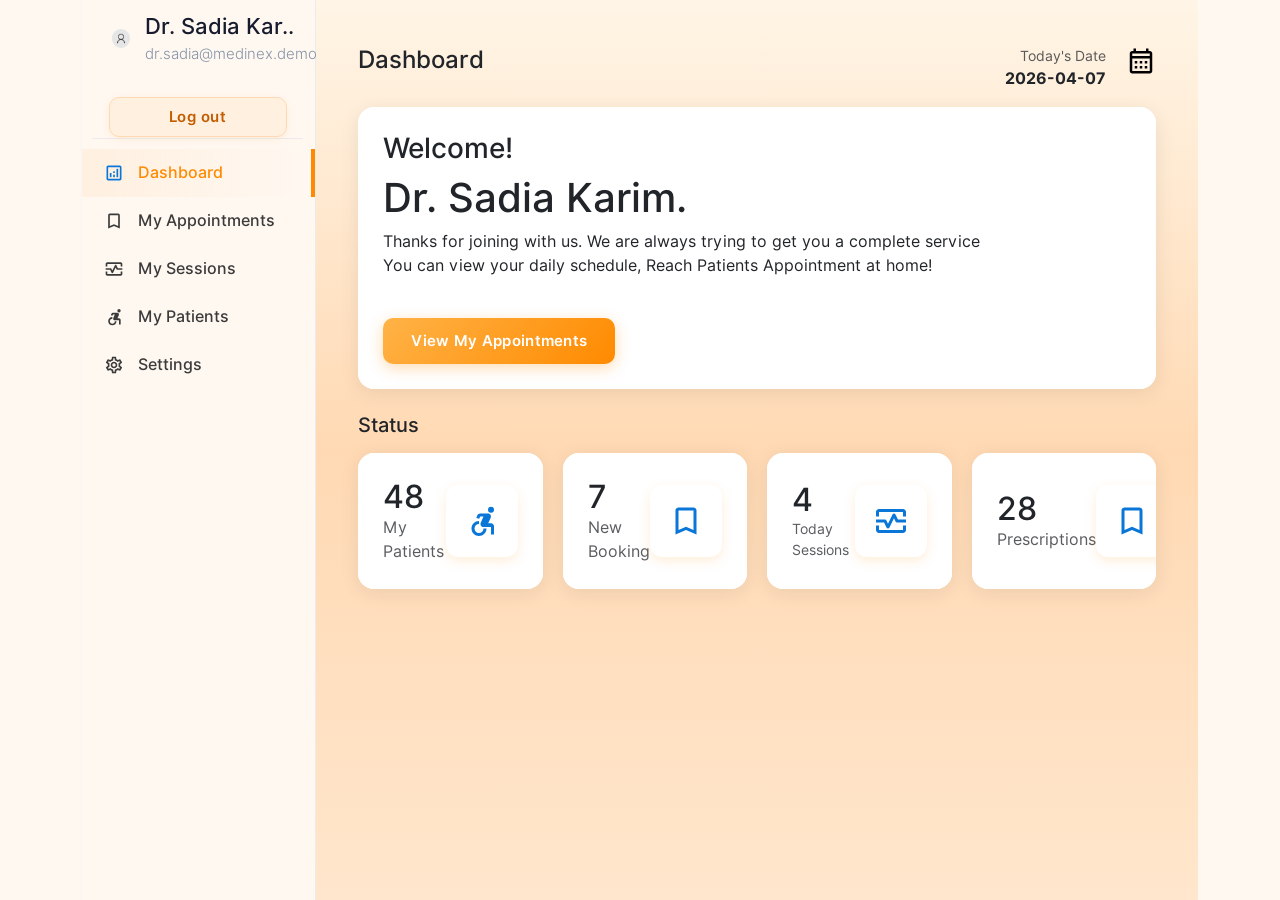
==== doctor/index.html @ 3ccbc9da "Publish WebUI for GitHub Pages" ====
<!DOCTYPE html>
<html lang="en">
<head>
    <meta charset="UTF-8">
    <meta http-equiv="X-UA-Compatible" content="IE=edge">
    <meta name="viewport" content="width=device-width, initial-scale=1.0">
    <link href="https://cdn.jsdelivr.net/npm/bootstrap@5.3.2/dist/css/bootstrap.min.css" rel="stylesheet">
    <link rel="stylesheet" href="https://cdn.jsdelivr.net/npm/bootstrap-icons@1.11.1/font/bootstrap-icons.css">
    <link rel="stylesheet" href="../css/animations.css">
    <link rel="stylesheet" href="../css/main.css">
    <link rel="stylesheet" href="../css/admin.css">
    <title>Dashboard</title>
    <style>
        /* Animations disabled */
    </style>
</head>
<body>
    <div class="container">
        <div class="menu">
            <table class="menu-container" border="0">
                <tr>
                    <td style="padding:10px" colspan="2">
                        <table border="0" class="profile-container">
                            <tr>
                                <td width="30%" style="padding-left:20px">
                                    <img src="../img/user.png" alt="" width="100%" style="border-radius:50%">
                                </td>
                                <td style="padding:0px;margin:0px;">
                                    <p class="profile-title">Dr. Sadia Kar..</p>
                                    <p class="profile-subtitle">dr.sadia@medinex.demo</p>
                                </td>
                            </tr>
                            <tr>
                                <td colspan="2">
                                    <a href="../login.html"><input type="button" value="Log out" class="logout-btn btn-primary-soft btn"></a>
                                </td>
                            </tr>
                        </table>
                    </td>
                </tr>
                <tr class="menu-row">
                    <td class="menu-btn menu-icon-dashbord menu-active menu-icon-dashbord-active">
                        <a href="index.html" class="non-style-link-menu non-style-link-menu-active"><div><p class="menu-text">Dashboard</p></div></a>
                    </td>
                </tr>
                <tr class="menu-row">
                    <td class="menu-btn menu-icon-appoinment">
                        <a href="#" class="non-style-link-menu"><div><p class="menu-text">My Appointments</p></div></a>
                    </td>
                </tr>
                <tr class="menu-row">
                    <td class="menu-btn menu-icon-session">
                        <a href="#" class="non-style-link-menu"><div><p class="menu-text">My Sessions</p></div></a>
                    </td>
                </tr>
                <tr class="menu-row">
                    <td class="menu-btn menu-icon-patient">
                        <a href="#" class="non-style-link-menu"><div><p class="menu-text">My Patients</p></div></a>
                    </td>
                </tr>
                <tr class="menu-row">
                    <td class="menu-btn menu-icon-settings">
                        <a href="#" class="non-style-link-menu"><div><p class="menu-text">Settings</p></div></a>
                    </td>
                </tr>
            </table>
        </div>
        <div class="dash-body">
            <div class="container-fluid mt-3">
                <div class="row mb-3">
                    <div class="col">
                        <h4 class="mb-0">Dashboard</h4>
                    </div>
                    <div class="col-auto text-end">
                        <small class="text-muted d-block">Today's Date</small>
                        <strong>2026-04-07</strong>
                    </div>
                    <div class="col-auto">
                        <img src="../img/calendar.svg" width="30" alt="calendar">
                    </div>
                </div>
                <div class="row mb-4">
                    <div class="col">
                        <div class="card">
                            <div class="card-body">
                                <h3>Welcome!</h3>
                                <h1>Dr. Sadia Karim.</h1>
                                <p>Thanks for joining with us. We are always trying to get you a complete service<br>
                                You can view your daily schedule, Reach Patients Appointment at home!<br><br>
                                </p>
                                <a href="#" class="btn btn-primary">View My Appointments</a>
                            </div>
                        </div>
                    </div>
                </div>
                <div class="row mb-4">
                    <div class="col-12">
                        <h5 class="mb-3">Status</h5>
                    </div>
                    <div class="col-md-3 mb-3">
                        <div class="card h-100">
                            <div class="card-body d-flex justify-content-between align-items-center">
                                <div>
                                    <h2 class="mb-0">48</h2>
                                    <p class="mb-0 text-muted">My Patients</p>
                                </div>
                                <div class="btn-icon-back dashboard-icons" style="background-image: url('../img/icons/patients-hover.svg'); background-repeat: no-repeat; background-position: center; background-size: 40px 40px;"></div>
                            </div>
                        </div>
                    </div>
                    <div class="col-md-3 mb-3">
                        <div class="card h-100">
                            <div class="card-body d-flex justify-content-between align-items-center">
                                <div>
                                    <h2 class="mb-0">7</h2>
                                    <p class="mb-0 text-muted">New Booking</p>
                                </div>
                                <div class="btn-icon-back dashboard-icons" style="background-image: url('../img/icons/book-hover.svg'); background-repeat: no-repeat; background-position: center; background-size: 40px 40px;"></div>
                            </div>
                        </div>
                    </div>
                    <div class="col-md-3 mb-3">
                        <div class="card h-100">
                            <div class="card-body d-flex justify-content-between align-items-center">
                                <div>
                                    <h2 class="mb-0">4</h2>
                                    <p class="mb-0 text-muted small">Today Sessions</p>
                                </div>
                                <div class="btn-icon-back dashboard-icons" style="background-image: url('../img/icons/session-iceblue.svg'); background-repeat: no-repeat; background-position: center; background-size: 40px 40px;"></div>
                            </div>
                        </div>
                    </div>
                    <div class="col-md-3 mb-3">
                        <div class="card h-100">
                            <div class="card-body d-flex justify-content-between align-items-center">
                                <div>
                                    <h2 class="mb-0">28</h2>
                                    <p class="mb-0 text-muted">Prescriptions</p>
                                </div>
                                <div class="btn-icon-back dashboard-icons" style="background-image: url('../img/icons/book-hover.svg'); background-repeat: no-repeat; background-position: center; background-size: 40px 40px;"></div>
                            </div>
                        </div>
                    </div>
                </div>
            </div>
        </div>
    </div>
    <script src="https://cdn.jsdelivr.net/npm/bootstrap@5.3.2/dist/js/bootstrap.bundle.min.js"></script>
</body>
</html>
---- css/animations.css ----
/*These transition are from youtube*/

@keyframes transitionIn-X{
    from {
            opacity: 0;
            transform: translateX(-10px);

    }

    to {
            opacity: 1;
            transform: translateX(0);
    }
}
    


@keyframes transitionIn-Y-over{
    from {
            opacity: 0;
            transform: translateY(-10px);

    }

    to {
            opacity: 1;
            transform: translateY(0);
    }
}
    
@keyframes transitionIn-Y-bottom{
    from {
            opacity: 0;
            transform: translateY(30px);

    }

    to {
            opacity: 1;
            transform: translateY(0);
    }
}
    

/* Transition end */
---- css/main.css ----
@import url('font-inter.css');

:root {
  --primarycolor: #ff8a00;
  --primarycolorhover: #e67600;
  --btnice: #fff0e0;
  --btnnicetext: #c45c00;
}

body {
  margin: 0;
  padding: 0;
  border-spacing: 0;
  font-family: 'Inter', sans-serif;
  background-color: #fff8f1;

}

/* Override Bootstrap form controls for orange theme */
.form-control {
  border: 1.5px solid #e2e8f0 !important;
  border-radius: 10px !important;
  padding: 12px 16px !important;
  transition: all 0.3s ease !important;
}

.form-control:focus {
  border-color: var(--primarycolor) !important;
  box-shadow: 0 0 0 0.25rem rgba(255, 138, 0, 0.15) !important;
  outline: none !important;
}

/* Override Bootstrap table styles */
.table {
  background-color: rgba(255, 255, 255, 0.95) !important;
}

.table thead th {
  border-bottom: 2px solid #ffd9b3 !important;
  color: var(--primarycolor) !important;
}

*,
::after,
::before {
  box-sizing: border-box;
}


/*------custom-scroll-bar - from w3schools.com------------------*/
/* width */
::-webkit-scrollbar {
  width: 5px;
}

/* Track */
::-webkit-scrollbar-track {
  background: #f1f1f1;
}

/* Handle */
::-webkit-scrollbar-thumb {
  background: #888;
  border-radius: 12px;
}

/* Handle on hover */
::-webkit-scrollbar-thumb:hover {
  background: #555;
}





.input-text {
  border-radius: 4px;
  border: 0.5px solid rgb(226, 226, 226);
  padding: 10px;
  width: 92%;
  transition: 0.2s;
  outline: none;
}

.input-text {
  border: 1px solid #e9ecef;
  font-size: 14px;
  line-height: 26px;
  background-color: #fff;
  display: block;
  width: 100%;
  padding: .375rem .75rem;
  font-weight: 300;
  line-height: 1.5;
  color: #212529;
  background-color: #fff;
  background-clip: padding-box;
  -webkit-appearance: none;
  -moz-appearance: none;
  appearance: none;
  border-radius: .25rem;
  transition: border-color .15s ease-in-out, box-shadow .15s ease-in-out;
}

.input-text:hover {
  background-color: rgb(250, 250, 250);
  transition: 0.2s;
  outline: none;
}

.input-text:focus {
  border: 1px solid rgb(10, 118, 216);
  transition: 0.2s;
}

.input-text::placeholder {
  font-family: 'Inter', sans-serif;
}



/* -----------Buttons---------------*/
.btn {
  cursor: pointer;
  padding: 8px 20px;
  outline: none;
  text-decoration: none;
  font-size: 15px;
  letter-spacing: 0.5px;
  transition: all 0.3s;
  border-radius: 6px;
  font-family: 'Inter', sans-serif;
  font-weight: 600;
}


.btn:hover {
  background-color: var(--primarycolorhover);
  box-shadow: none;
  transition: all 0.35s;
  font-family: 'Inter', sans-serif;
  transform: translateY(-1px);
}


.btn-primary {
  background: linear-gradient(135deg, #ffb347 0%, #ff8a00 100%) !important;
  border: none !important;
  color: #fff !important;
  box-shadow: 0 4px 15px rgba(255, 138, 0, 0.3) !important;
  border-radius: 10px !important;
  padding: 12px 28px !important;
  font-weight: 600 !important;
  transition: all 0.3s cubic-bezier(0.4, 0, 0.2, 1) !important;
  letter-spacing: 0.3px !important;
}

.btn-primary:hover,
.btn-primary:focus,
.btn-primary:active {
  background: linear-gradient(135deg, #ff9f1c 0%, #e67600 100%) !important;
  border: none !important;
  color: #fff !important;
  box-shadow: 0 8px 25px rgba(255, 138, 0, 0.4) !important;
  transform: translateY(-2px) !important;
}

.btn-primary-soft {
  background-color: var(--btnice);
  border: 1.5px solid #ffd9b3;
  color: var(--btnnicetext);
  font-weight: 600;
  font-size: 15px;
  box-shadow: 0 2px 8px rgba(255, 138, 0, 0.1);
  border-radius: 10px;
  transition: all 0.3s cubic-bezier(0.4, 0, 0.2, 1);
}


.btn-primary-soft:hover {
  background: linear-gradient(135deg, #ffb347 0%, #ff8a00 100%);
  border: 1.5px solid transparent;
  color: #fff;
  box-shadow: 0 6px 20px rgba(255, 138, 0, 0.3);
  transform: translateY(-2px);
}


.btn-in-text {
  font-size: 15px;
  letter-spacing: 0.5px;
}

.non-style-link:link,
.non-style-link:visited,
.non-style-link:hover,
.non-style-link:active {
  text-decoration: none;
  color: rgb(43, 43, 43);
}




.btn-label {
  margin-left: 10px;
  padding: 12px 12px;
  outline: none;
  text-decoration: none;
  font-size: 15px;
  letter-spacing: 0.5px;
  transition: all 0.3s;
  border-radius: 5px;
  background-color: #f0f0f073;
  border: 1px solid rgba(57, 108, 240, 0.1);
  font-family: 'Inter', sans-serif;
}


.sub-table {
  border: 1px solid #ebebeb;
  border-radius: 8px;

}

.filter-container {
  width: 100%;
  border: none;
  border-radius: 0;
  margin-bottom: 20px;
  border-spacing: 0;
  padding: 0;
  background: transparent;
}

.filter-container-items {
  margin-top: 7.5px;
  margin-left: 20px;


}

.table-headin {
  font-size: 16px;
  font-weight: 500;
  padding: 10px;
  border-bottom: 3px solid var(--primarycolor);
}

.abc {
  width: 100%;
  height: 550px;
  overflow: auto;
}






.overlay {
  position: fixed;
  top: 0;
  bottom: 0;
  left: 0;
  right: 0;
  background: rgba(0, 0, 0, 0.7);
  transition: opacity 500ms;
  opacity: 1;
  z-index: 9998;
  overflow-y: auto;
}

.overlay:target {
  visibility: visible;
  opacity: 1;

}

.popup {
  margin: 70px auto;
  padding: 20px;
  background: #fff;
  border-radius: 5px;
  width: 50%;
  position: relative;
  transition: all 5s ease-in-out;
  z-index: 9999;
  max-width: 90%;
}

.popup h2 {
  margin-top: 0;
  color: #333;
}

.popup .close {
  position: absolute;
  top: 20px;
  right: 30px;
  transition: all 200ms;
  font-size: 30px;
  font-weight: bold;
  text-decoration: none;
  color: #333;
}

.popup .close:hover {
  color: var(--primarycolorhover);
}

.popup .content {
  max-height: 30%;
  overflow: auto;
}

@media screen and (max-width: 700px) {
  .box {
    width: 70%;
  }

  .popup {
    width: 70%;
  }
}


input[type=search] {
  background-image: none;
  background-position: initial;
  background-repeat: no-repeat;
  transition: 0.5s;
  padding: 8px 20px;
}

input[type=search]:focus {
  transition: 0.5s;
}

.box {
  width: 120px;
  height: 30px;
  border: 1px solid #e9ecef;
  font-size: 14px;
  color: #212529;
  background-color: #fff;
  line-height: 26px;
  font-weight: 300;
  border-radius: .25rem;
  padding: .375rem .75rem;
  line-height: 1.5;
  width: 100%;
  background-clip: padding-box;
  transition: border-color .15s ease-in-out, box-shadow .15s ease-in-out;
}



.btn-primary-gray {
  background-color: #fff;
  border: 2px solid #f7d9b0;
  color: #c45c00;
  box-shadow: 0 4px 10px 0 rgba(255, 138, 0, 0.18);
}



.btn-primary-gray:hover {
  background-color: #ffe8cf;
  box-shadow: 0 6px 14px 0 rgba(255, 138, 0, 0.22);
}



.button-icon {

  background-position: 10px 50%;
  background-repeat: no-repeat;
  transition: 0.5s;
  padding: 8px 20px 8px 40px;
}



.menu-btn {
  padding: 0;
  color: #3b3b3b;
  transition: none;

}

.menu-btn .non-style-link-menu,
.menu-btn .non-style-link-menu-active {
  display: flex;
  align-items: center;
  gap: 14px;
  width: 100%;
  min-height: 48px;
  padding: 12px 18px 12px 22px;
}

.menu-btn .non-style-link-menu::before,
.menu-btn .non-style-link-menu-active::before {
  content: '';
  width: 20px;
  height: 20px;
  flex: 0 0 20px;
  align-self: center;
  background-image: var(--menu-icon);
  background-position: center;
  background-repeat: no-repeat;
  background-size: 20px 20px;
}

.menu-btn:hover .non-style-link-menu::before,
.menu-btn:hover .non-style-link-menu-active::before,
.menu-active .non-style-link-menu::before,
.menu-active .non-style-link-menu-active::before {
  background-image: var(--menu-icon-active, var(--menu-icon));
}

.menu-btn .non-style-link-menu div,
.menu-btn .non-style-link-menu-active div {
  display: flex;
  align-items: center;
  flex: 1 1 auto;
  min-width: 0;
}

.menu-text {
  padding-left: 0;
  margin: 0;
  flex: 1 1 auto;
  min-width: 0;
  font-weight: 500;
  font-size: 16px;
  line-height: 1.35;

}


.menu-active {
  color: var(--primarycolor);
  border-right: 4px solid var(--primarycolor);
  background: linear-gradient(90deg, var(--btnice) 0%, transparent 100%);
  font-weight: 600;
}

.menu-btn:hover {
  background: linear-gradient(90deg, var(--btnice) 0%, transparent 100%);
  color: var(--primarycolor);
  transition: all 0.3s ease;
}

.non-style-link-menu:link,
.non-style-link-menu:visited,
.non-style-link-menu:active {
  text-decoration: none;
  color: #3b3b3b;
}

.non-style-link-menu:hover {
  text-decoration: none;
  color: var(--primarycolor);
}

.non-style-link-menu-active:link,
.non-style-link-menu-active:visited,
.non-style-link-menu-active:active {
  text-decoration: none;
  color: var(--primarycolor);
}



.menu-icon-dashbord {
  --menu-icon: url('../img/icons/dashboard.svg');
  --menu-icon-active: url('../img/icons/dashboard-hover.svg');
}


.menu-icon-doctor {
  --menu-icon: url('../img/icons/doctors.svg');
  --menu-icon-active: url('../img/icons/doctors-hover.svg');
}

.menu-icon-schedule {
  --menu-icon: url('../img/icons/schedule.svg');
  --menu-icon-active: url('../img/icons/schedule-hover.svg');
}

.menu-icon-appoinment {
  --menu-icon: url('../img/icons/book.svg');
  --menu-icon-active: url('../img/icons/book-hover.svg');
}

.menu-icon-patient {
  --menu-icon: url('../img/icons/patients.svg');
  --menu-icon-active: url('../img/icons/patients-hover.svg');
}

.menu-icon-settings {
  --menu-icon: url('../img/icons/settings.svg');
  --menu-icon-active: url('../img/icons/settings-iceblue.svg');
}

.menu-icon-session {
  --menu-icon: url('../img/icons/session.svg');
  --menu-icon-active: url('../img/icons/session-iceblue.svg');
}

.menu-icon-home {
  --menu-icon: url('../img/icons/home.svg');
  --menu-icon-active: url('../img/icons/home-iceblue.svg');
}





.btn-icon-back {
  background-image: url('../img/icons/back-iceblue.svg');
  background-position: 18px 50%;
  background-repeat: no-repeat;
  transition: 0.5s;
  padding: 8px 20px 8px 40px;
}

.btn-icon-back:hover {
  background-image: url('../img/icons/back-white.svg');
}


.btn-edit {
  background-image: url('../img/icons/edit-iceblue.svg');
}

.btn-edit:hover {
  background-image: url('../img/icons/edit-white.svg');
}

.btn-view {
  background-image: url('../img/icons/view-iceblue.svg');
}

.btn-view:hover {
  background-image: url('../img/icons/view-white.svg');
}

.btn-delete {
  background-image: url('../img/icons/delete-iceblue.svg');
}

.btn-delete:hover {
  background-image: url('../img/icons/delete-white.svg');
}

.btn-filter {
  background-image: url('../img/icons/filter-iceblue.svg');
  background-position: 15px 50%;
}

.btn-filter:hover {
  background-image: url('../img/icons/filter-white.svg');
}




.dashboard-items {
  border: none;
  border-radius: 16px;
  color: var(--primarycolor);
  background: #ffffff;
  box-shadow: 0 4px 20px rgba(0, 0, 0, 0.08);
  transition: all 0.3s cubic-bezier(0.4, 0, 0.2, 1);
  position: relative;
  overflow: hidden;
}

.dashboard-items::before {
  content: '';
  position: absolute;
  top: 0;
  left: 0;
  width: 4px;
  height: 100%;
  background: linear-gradient(180deg, var(--primarycolor) 0%, var(--primarycolorhover) 100%);
}

.dashboard-items:hover {
  box-shadow: 0 8px 30px rgba(255, 138, 0, 0.2);
  transform: translateY(-4px);
}


.h1-dashboard {
  margin: 0;
  padding: 0;
  font-size: 36px;
  font-weight: 700;
  line-height: 1.2;
  padding-top: 20px;
  color: #1a1a1a;
  letter-spacing: -1px;
}

.h3-dashboard {
  margin: 0;
  padding: 0;
  font-size: 13px;
  font-weight: 600;
  color: #64748b;
  text-transform: uppercase;
  letter-spacing: 0.8px;
  margin-top: 8px;
}

.dashboard-icons {
  background: linear-gradient(135deg, #fff5e6 0%, #ffe8d2 100%);
  padding: 0;
  border-radius: 12px;
  margin-left: 0;
  margin-right: 0;
  width: 72px;
  height: 72px;
  display: flex;
  align-items: center;
  justify-content: center;
  box-shadow: 0 4px 12px rgba(255, 138, 0, 0.15);
  flex-shrink: 0;
  background-position: center center !important;
  background-repeat: no-repeat !important;
  background-size: 36px 36px !important;
}

.dashboard-icon-img {
  display: block;
  width: 36px;
  height: 36px;
  object-fit: contain;
}

.dashboard-icons.btn-icon-back {
  padding: 0;
  background-position: center center !important;
}

/* Ensure inline background-image doesn't repeat */
.dashboard-icons[style*="background-image"] {
  background-repeat: no-repeat !important;
  background-position: center center !important;
  background-size: 36px 36px !important;
}

.dashboard-icons-setting {
  background-color: rgba(184, 184, 184, 0.247);
  padding-top: 30px;
  padding-bottom: 30px;
  border-radius: 7px;
  margin-left: 5px;
  margin-right: 20px;

}

.setting-tabs:hover {
  background-color: #d6d6d657;
}


.doctor-header {
  background: linear-gradient(135deg, #ffb347 0%, #ff8a00 100%);
  color: #ffffff !important;
  padding: 35px;
  border: none;
  border-radius: 16px;
  box-shadow: 0 8px 25px rgba(255, 138, 0, 0.25);
  position: relative;
  overflow: hidden;
}

.doctor-header h1,
.doctor-header h3,
.doctor-header p,
.doctor-header a {
  color: #ffffff !important;
}

.doctor-header::before {
  content: '';
  position: absolute;
  top: -50%;
  right: -50%;
  width: 200%;
  height: 200%;
  background: radial-gradient(circle, rgba(255, 255, 255, 0.15) 0%, transparent 70%);
}

.doctor-header h1,
.doctor-header h3,
.doctor-header p {
  position: relative;
  z-index: 1;
}

.patient-header {
  background-image: url(../img/b3.jpg);
  border: 1px solid #ffd5a8;
  background-color: rgba(255, 173, 96, 0.35);
  background-blend-mode: screen;
}

.search-items {
  padding: 20px;
  margin: 10px;
  width: 95%;
  display: flex;
  padding-left: 0;
  padding-left: 30px;
  box-sizing: border-box;
  line-height: 1.5;
  box-shadow: 0 3px 5px 0 rgba(95, 95, 97, 0.068);
}


.h1-search {
  margin: 0;
  padding: 0;
  font-size: 23px;
  font-weight: 600;
  padding-top: 20px;
  padding-bottom: 10px;
}

.h3-search {
  margin: 0;
  padding: 0;
  font-size: 15px;
  font-weight: 500;
  color: #212529e3;

}

.h4-search {
  margin: 0;
  padding: 0;
  font-size: 13px;
  font-weight: 400;
  color: #212529e3;
}

.btn-book {
  background-image: url('../img/icons/book-balck.svg');
  background-position: 68% 50%;
  background-repeat: no-repeat;
  transition: 0.5s;
}
---- css/admin.css ----
.container {
    display: flex;
    flex-wrap: wrap;
    height: 100vh;


}

.menu {
    border-right: 1.5px solid rgb(235, 235, 235);
    width: 21%;
    height: 100vh;
    box-shadow: 0 0px 0px 2px rgba(240, 240, 240, 0.3);
}

.dash-body {
    width: 79%;
    height: 100vh;
    background: linear-gradient(180deg, #fff5e6 0%, #ffd9b3 50%, #ffe6cc 100%) !important;
    padding: 30px;
    overflow-y: auto;
    position: relative;
}

.dash-body::before {
    content: '';
    position: absolute;
    top: 0;
    left: 0;
    right: 0;
    bottom: 0;
    background: linear-gradient(180deg, #fff5e6 0%, #ffd9b3 50%, #ffe6cc 100%);
    z-index: -1;
}

/* Override Bootstrap container-fluid inside dash-body */
.dash-body .container-fluid {
    background: transparent !important;
    position: relative;
    z-index: 1;
}

/* Override Bootstrap card styles for orange theme */
.dash-body .card {
    background-color: #ffffff !important;
    border: none !important;
    box-shadow: 0 4px 20px rgba(0, 0, 0, 0.08) !important;
    border-radius: 16px !important;
    transition: all 0.3s cubic-bezier(0.4, 0, 0.2, 1) !important;
    overflow: hidden;
}

.dash-body .card:hover {
    box-shadow: 0 8px 30px rgba(255, 138, 0, 0.15) !important;
    transform: translateY(-2px);
}

.dash-body .card-header {
    background: linear-gradient(135deg, #fff5e6 0%, #ffe8d2 100%) !important;
    border-bottom: none !important;
    border-radius: 16px 16px 0 0 !important;
    padding: 20px 25px !important;
    font-weight: 600 !important;
}

.dash-body .card-body {
    background-color: #ffffff !important;
    padding: 25px !important;
}

/* Override Bootstrap row and col for better spacing */
.dash-body .row {
    margin-left: -10px;
    margin-right: -10px;
}

.dash-body .row>* {
    padding-left: 10px;
    padding-right: 10px;
}

.menu-container {
    width: 100%;
    border-spacing: 0;

}

.profile-title {
    font-weight: 500;
    color: #161c2d;
    font-size: 22px;
    margin: 0;
    text-align: left;
    padding-left: 8%;
}

.profile-subtitle {
    font-weight: 300;
    color: #8492a6;
    font-size: 15px;
    margin: 0;
    text-align: left;
    padding-left: 8%;
}

.logout-btn {
    margin-top: 30px;
    width: 85%;
}

.profile-container {
    border-bottom: 1.5px solid rgb(235, 235, 235);
    /*border-radius: 6px;*/
    padding-top: 18%;
    padding-bottom: 12%;
    /*box-shadow: 0 0 3px rgba(52,58,64,0.08);*/
    text-align: center;

}


/*.menu-items1{
    font-weight: 500;
    text-align: left;
    padding: 0;
    margin: 0;
    color: #161c2def;
    
}

.menu-td1{
    padding-right: 10px;
}


.menu-button:hover{
    cursor: pointer;
    background-color:var(--btnice);
}

.menu-active{
    color:var(--btnnicetext);
    
}

.menu-items1-active{
    color:var(--btnnicetext);
    background-image: url('../img/search.svg');
    background-position: 10px 50%;
    background-repeat: no-repeat;
}



*/










.heading-main12 {
    font-weight: 500;
    font-size: 25px;
}

.heading-sub12 {
    font-weight: 500;
    font-size: 20px;
    text-align: right;
}


.header-search {
    display: flex;
    justify-content: center;


}

.header-searchbar {
    width: 75%;
    background-color: rgba(255, 255, 255, 0.705);
    border: 0.5px solid rgba(190, 190, 190, 0.884);


}

.add-doc-form-container {
    padding: 25px;
    margin-top: 30px;

}
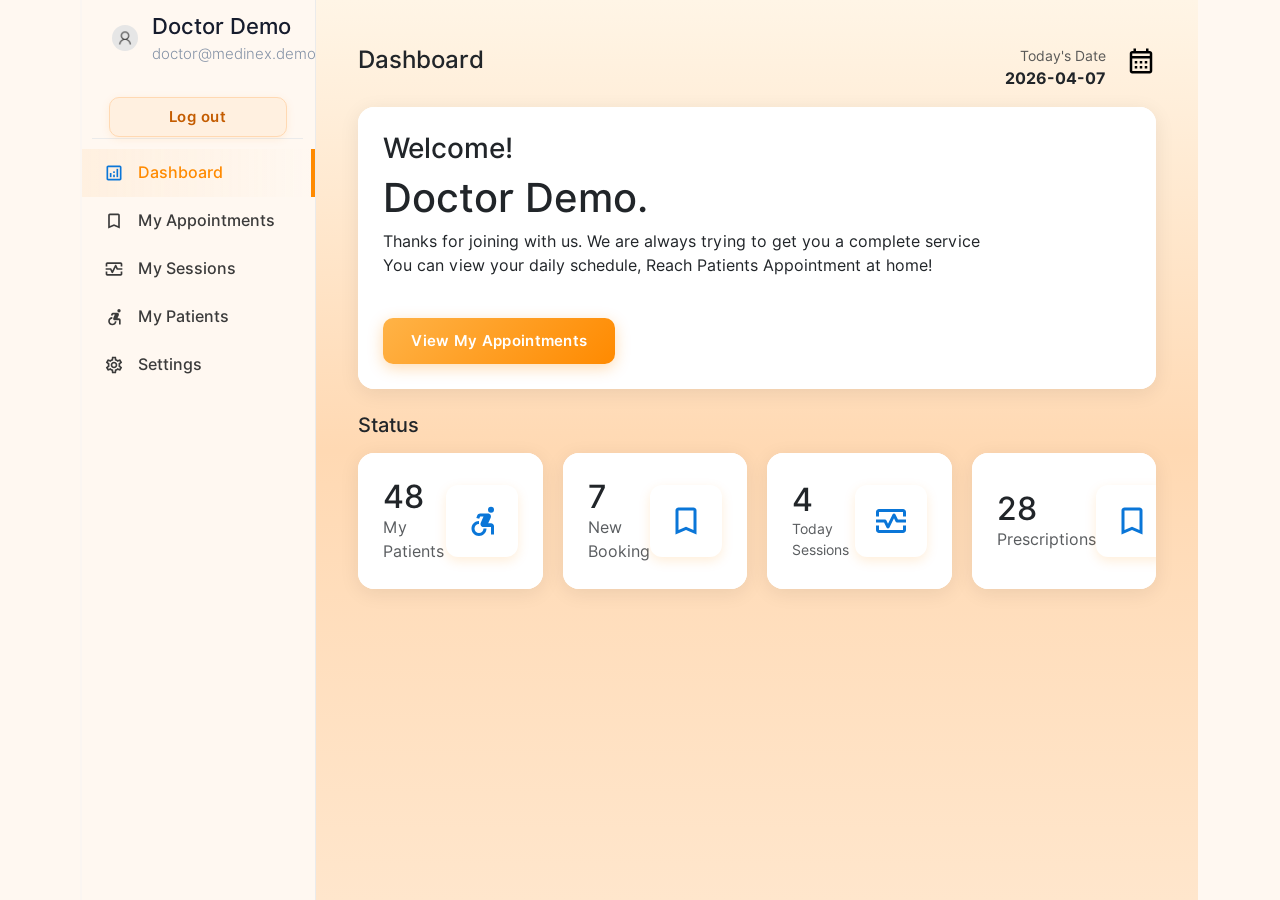
==== commit 6a3d1dd7: "Prepare MediNex preview for GitHub Pages" ====
--- a/doctor/index.html
+++ b/doctor/index.html
@@ -26,13 +26,13 @@
                                     <img src="../img/user.png" alt="" width="100%" style="border-radius:50%">
                                 </td>
                                 <td style="padding:0px;margin:0px;">
-                                    <p class="profile-title">Dr. Sadia Kar..</p>
-                                    <p class="profile-subtitle">dr.sadia@medinex.demo</p>
+                                    <p class="profile-title" id="profile-name">Doctor Demo</p>
+                                    <p class="profile-subtitle" id="profile-email">doctor@medinex.demo</p>
                                 </td>
                             </tr>
                             <tr>
                                 <td colspan="2">
-                                    <a href="../login.html"><input type="button" value="Log out" class="logout-btn btn-primary-soft btn"></a>
+                                    <a href="../login.html" id="logout-link"><input type="button" value="Log out" class="logout-btn btn-primary-soft btn"></a>
                                 </td>
                             </tr>
                         </table>
@@ -84,7 +84,7 @@
                         <div class="card">
                             <div class="card-body">
                                 <h3>Welcome!</h3>
-                                <h1>Dr. Sadia Karim.</h1>
+                                <h1 id="welcome-name">Doctor Demo.</h1>
                                 <p>Thanks for joining with us. We are always trying to get you a complete service<br>
                                 You can view your daily schedule, Reach Patients Appointment at home!<br><br>
                                 </p>
@@ -146,5 +146,21 @@
         </div>
     </div>
     <script src="https://cdn.jsdelivr.net/npm/bootstrap@5.3.2/dist/js/bootstrap.bundle.min.js"></script>
+    <script>
+        const currentUser = JSON.parse(sessionStorage.getItem("medinexCurrentUser") || "null");
+
+        if (currentUser && currentUser.email) {
+            const fullName = (currentUser.fullName || "Doctor Demo").trim();
+            const shortName = fullName.length > 16 ? fullName.slice(0, 14) + ".." : fullName;
+
+            document.getElementById("profile-name").textContent = shortName;
+            document.getElementById("profile-email").textContent = currentUser.email;
+            document.getElementById("welcome-name").textContent = fullName + ".";
+        }
+
+        document.getElementById("logout-link").addEventListener("click", function () {
+            sessionStorage.removeItem("medinexCurrentUser");
+        });
+    </script>
 </body>
 </html>
